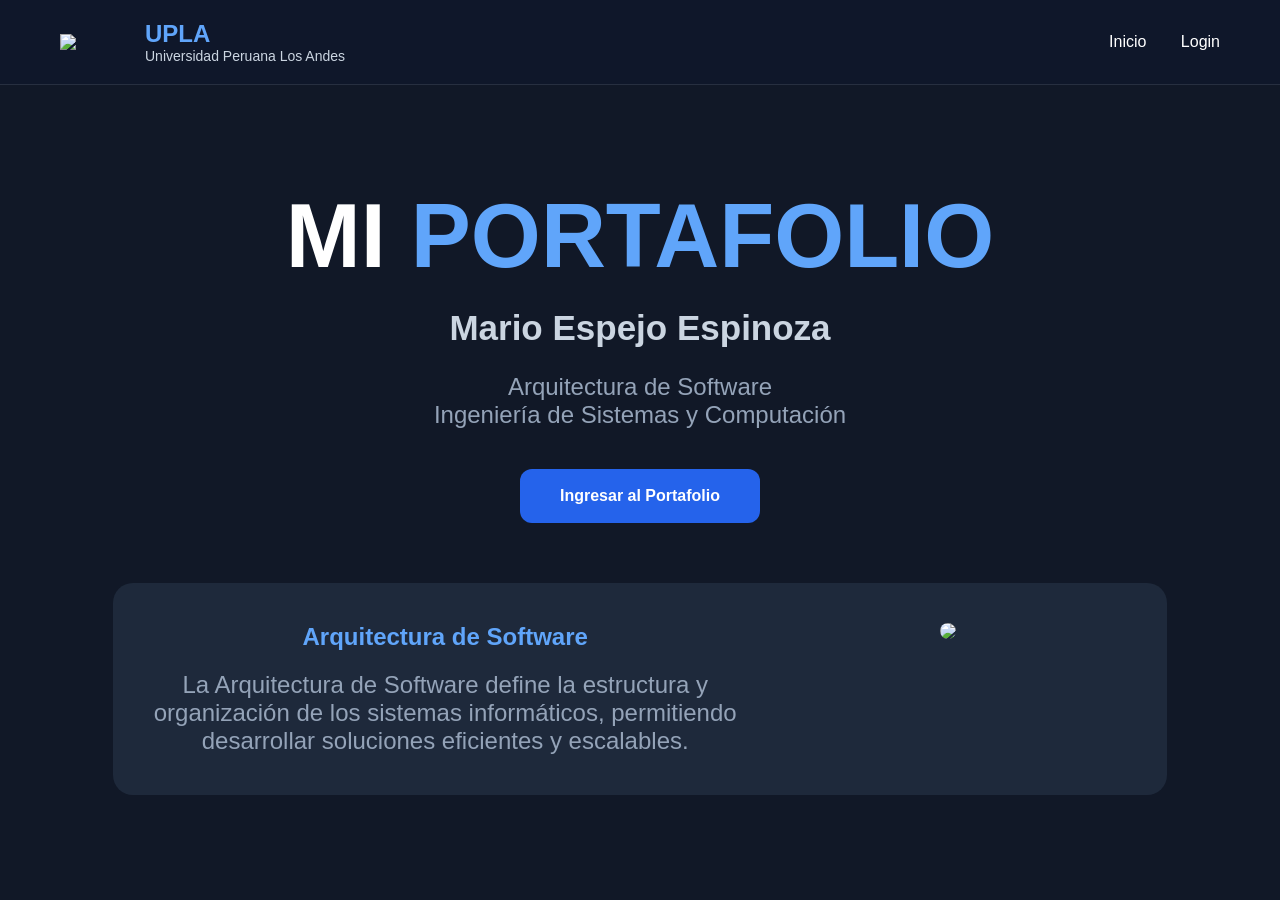
==== index.html @ 27a32879 "Add files via upload" ====
<!DOCTYPE html>
<html lang="es">
<head>
<meta charset="UTF-8">
<meta name="viewport" content="width=device-width, initial-scale=1.0">

<title>Portafolio Arquitectura de Software</title>

<style>

*{
    margin:0;
    padding:0;
    box-sizing:border-box;
    font-family:'Segoe UI', sans-serif;
}

body{
    background:#111827;
    color:white;
    min-height:100vh;
}

/* NAVBAR */

.navbar{
    display:flex;
    justify-content:space-between;
    align-items:center;
    padding:20px 60px;
    background:#0f172a;
    border-bottom:1px solid rgba(255,255,255,0.1);
}

.logo-area{
    display:flex;
    align-items:center;
    gap:15px;
}

.logo{
    width:70px;
}

.logo-area h2{
    color:#60a5fa;
}

.logo-area p{
    color:#cbd5e1;
    font-size:14px;
}

nav a{
    color:white;
    text-decoration:none;
    margin-left:30px;
    transition:0.3s;
    font-weight:500;
}

nav a:hover{
    color:#60a5fa;
}

/* HERO */

.hero{
    display:flex;
    flex-direction:column;
    justify-content:center;
    align-items:center;
    text-align:center;
    padding:100px 20px;
}

.hero h1{
    font-size:90px;
    margin-bottom:20px;
}

.hero span{
    color:#60a5fa;
}

.nombre{
    font-size:35px;
    color:#cbd5e1;
    margin-bottom:25px;
    font-weight:bold;
}

.hero p{
    font-size:24px;
    color:#94a3b8;
    max-width:800px;
}

/* BOTON */

.btn{
    display:inline-block;
    margin-top:40px;
    background:#2563eb;
    color:white;
    padding:18px 40px;
    border-radius:12px;
    text-decoration:none;
    transition:0.3s;
    font-weight:bold;
}

.btn:hover{
    background:#1d4ed8;
    transform:scale(1.05);
}

/* CARD */

.card{
    margin-top:60px;
    width:85%;
    background:#1e293b;
    padding:40px;
    border-radius:20px;
    display:flex;
    gap:40px;
}

.card-text{
    width:60%;
}

.card-text h2{
    color:#60a5fa;
    margin-bottom:20px;
}

.card-img{
    width:35%;
}

.card-img img{
    width:100%;
    border-radius:15px;
}

</style>

</head>
<body>

<header class="navbar">

    <div class="logo-area">
        <img src="https://upload.wikimedia.org/wikipedia/commons/5/5f/Escudo_Upla.png" class="logo">
        <div>
            <h2>UPLA</h2>
            <p>Universidad Peruana Los Andes</p>
        </div>
    </div>

    <nav>
        <a href="index.html">Inicio</a>
        <a href="login.html">Login</a>
    </nav>

</header>

<section class="hero">

    <h1>MI <span>PORTAFOLIO</span></h1>

    <div class="nombre">
        Mario Espejo Espinoza
    </div>

    <p>
        Arquitectura de Software <br>
        Ingeniería de Sistemas y Computación
    </p>

    <!-- 🔥 BOTÓN CORREGIDO -->
    <a href="introduccion.html" class="btn" onclick="entrarVisitante()">
        Ingresar al Portafolio
    </a>

    <div class="card">

        <div class="card-text">
            <h2>Arquitectura de Software</h2>
            <p>
                La Arquitectura de Software define la estructura y organización de los sistemas informáticos,
                permitiendo desarrollar soluciones eficientes y escalables.
            </p>
        </div>

        <div class="card-img">
            <img src="https://images.unsplash.com/photo-1515879218367-8466d910aaa4?q=80&w=1000&auto=format&fit=crop">
        </div>

    </div>

</section>

<!-- 🔥 SCRIPT CLAVE -->
<script>
function entrarVisitante(){
    localStorage.setItem("rol","visitante");
}
</script>

</body>
</html>
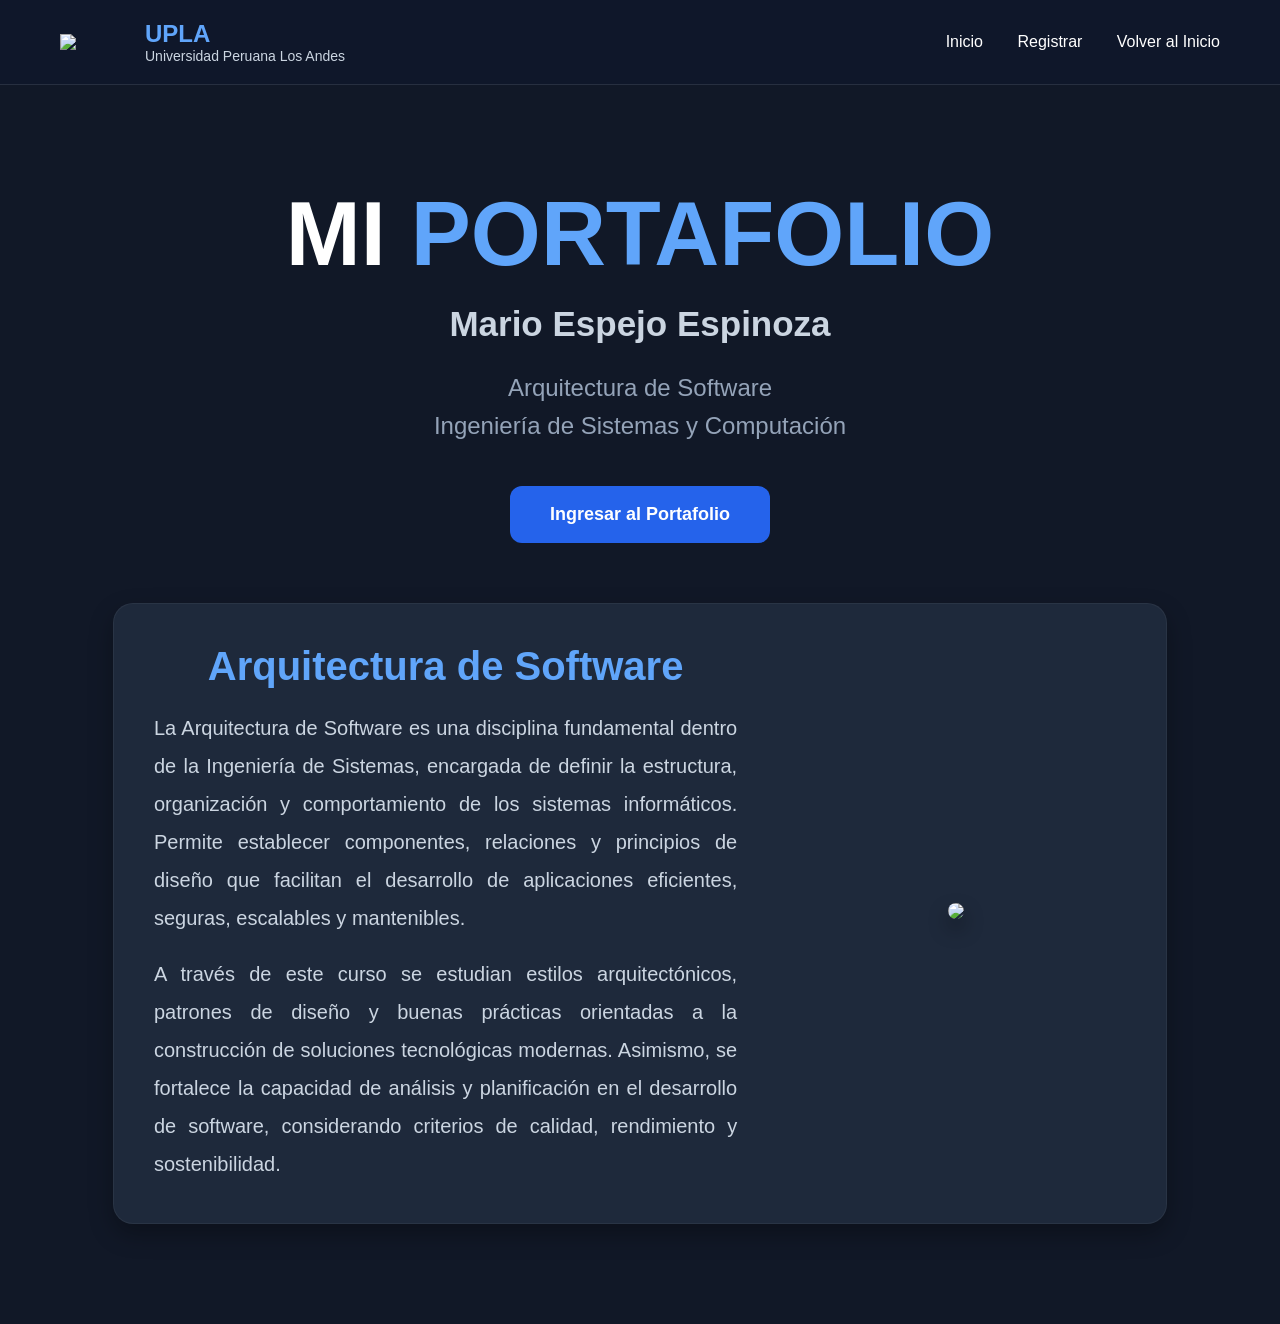
==== commit 7a0c2161: "Update index.html" ====
--- a/index.html
+++ b/index.html
@@ -74,14 +74,19 @@
     padding:100px 20px;
 }
 
+/* TITULO */
+
 .hero h1{
     font-size:90px;
+    line-height:1.1;
     margin-bottom:20px;
 }
 
 .hero span{
     color:#60a5fa;
 }
+
+/* NOMBRE */
 
 .nombre{
     font-size:35px;
@@ -90,10 +95,13 @@
     font-weight:bold;
 }
 
+/* TEXTO */
+
 .hero p{
     font-size:24px;
     color:#94a3b8;
     max-width:800px;
+    line-height:1.6;
 }
 
 /* BOTON */
@@ -108,6 +116,7 @@
     text-decoration:none;
     transition:0.3s;
     font-weight:bold;
+    font-size:18px;
 }
 
 .btn:hover{
@@ -123,18 +132,36 @@
     background:#1e293b;
     padding:40px;
     border-radius:20px;
-    display:flex;
+    box-shadow:0 10px 25px rgba(0,0,0,0.3);
+    border:1px solid rgba(255,255,255,0.05);
+
+    display:flex;
+    align-items:center;
+    justify-content:space-between;
     gap:40px;
 }
+
+/* TEXTO CARD */
 
 .card-text{
     width:60%;
 }
 
 .card-text h2{
-    color:#60a5fa;
     margin-bottom:20px;
-}
+    color:#60a5fa;
+    font-size:40px;
+    text-align:center;
+}
+
+.card-text p{
+    line-height:1.9;
+    color:#cbd5e1;
+    font-size:20px;
+    text-align:justify;
+}
+
+/* IMAGEN */
 
 .card-img{
     width:35%;
@@ -143,6 +170,7 @@
 .card-img img{
     width:100%;
     border-radius:15px;
+    box-shadow:0 10px 20px rgba(0,0,0,0.4);
 }
 
 </style>
@@ -150,26 +178,37 @@
 </head>
 <body>
 
+<!-- NAVBAR -->
+
 <header class="navbar">
 
     <div class="logo-area">
+
         <img src="https://upload.wikimedia.org/wikipedia/commons/5/5f/Escudo_Upla.png" class="logo">
+
         <div>
             <h2>UPLA</h2>
             <p>Universidad Peruana Los Andes</p>
         </div>
+
     </div>
 
     <nav>
         <a href="index.html">Inicio</a>
-        <a href="login.html">Login</a>
+        <a href="login.html">Registrar</a>
+        <!-- 🔥 BOTÓN NUEVO (sin cambiar nada más) -->
+        <a href="index.html">Volver al Inicio</a>
     </nav>
 
 </header>
 
+<!-- HERO -->
+
 <section class="hero">
 
-    <h1>MI <span>PORTAFOLIO</span></h1>
+    <h1>
+        MI <span>PORTAFOLIO</span>
+    </h1>
 
     <div class="nombre">
         Mario Espejo Espinoza
@@ -180,30 +219,42 @@
         Ingeniería de Sistemas y Computación
     </p>
 
-    <!-- 🔥 BOTÓN CORREGIDO -->
+    <!-- 🔥 SOLO ESTE CAMBIO -->
     <a href="introduccion.html" class="btn" onclick="entrarVisitante()">
         Ingresar al Portafolio
     </a>
 
+    <!-- CARD -->
+
     <div class="card">
 
         <div class="card-text">
+
             <h2>Arquitectura de Software</h2>
+
             <p>
-                La Arquitectura de Software define la estructura y organización de los sistemas informáticos,
-                permitiendo desarrollar soluciones eficientes y escalables.
+                La Arquitectura de Software es una disciplina fundamental dentro de la Ingeniería de Sistemas, encargada de definir la estructura, organización y comportamiento de los sistemas informáticos. Permite establecer componentes, relaciones y principios de diseño que facilitan el desarrollo de aplicaciones eficientes, seguras, escalables y mantenibles.
             </p>
+
+            <br>
+
+            <p>
+                A través de este curso se estudian estilos arquitectónicos, patrones de diseño y buenas prácticas orientadas a la construcción de soluciones tecnológicas modernas. Asimismo, se fortalece la capacidad de análisis y planificación en el desarrollo de software, considerando criterios de calidad, rendimiento y sostenibilidad.
+            </p>
+
         </div>
 
         <div class="card-img">
+
             <img src="https://images.unsplash.com/photo-1515879218367-8466d910aaa4?q=80&w=1000&auto=format&fit=crop">
+
         </div>
 
     </div>
 
 </section>
 
-<!-- 🔥 SCRIPT CLAVE -->
+<!-- 🔥 SCRIPT NUEVO -->
 <script>
 function entrarVisitante(){
     localStorage.setItem("rol","visitante");
@@ -211,4 +262,4 @@
 </script>
 
 </body>
-</html>+</html>
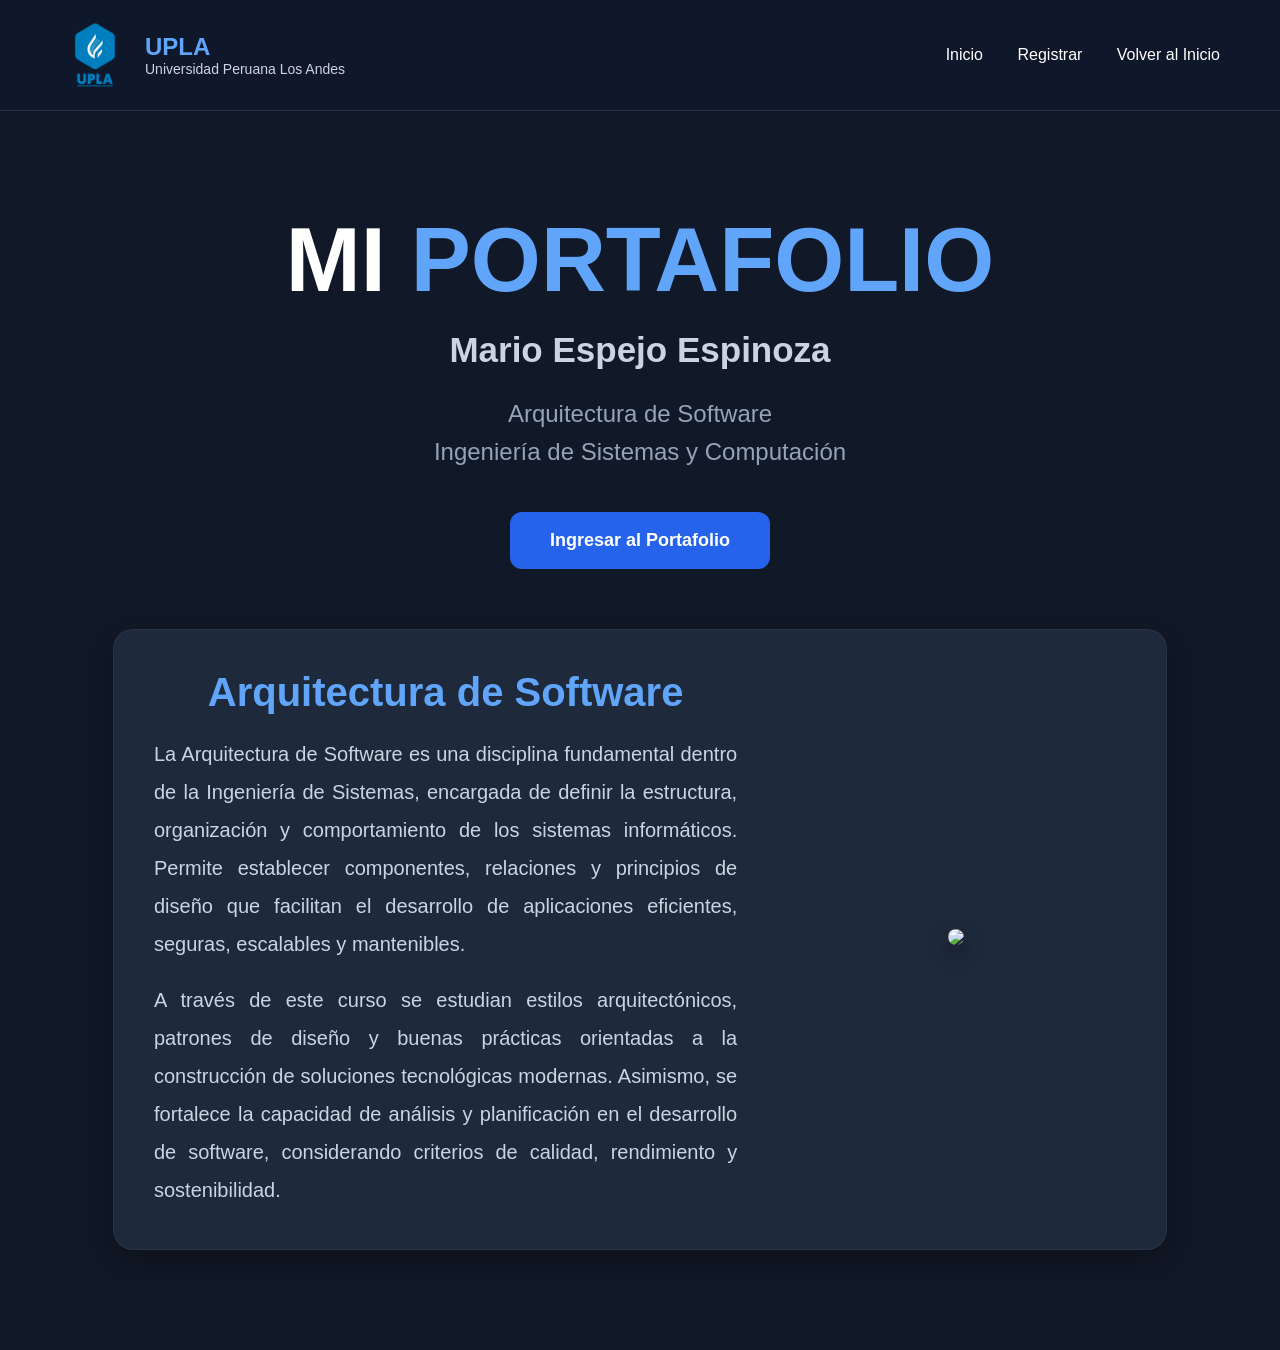
==== commit 4de1e431: "Update index.html" ====
--- a/index.html
+++ b/index.html
@@ -184,7 +184,7 @@
 
     <div class="logo-area">
 
-        <img src="https://upload.wikimedia.org/wikipedia/commons/5/5f/Escudo_Upla.png" class="logo">
+        <img src="archivos/logo.png" class="logo">
 
         <div>
             <h2>UPLA</h2>
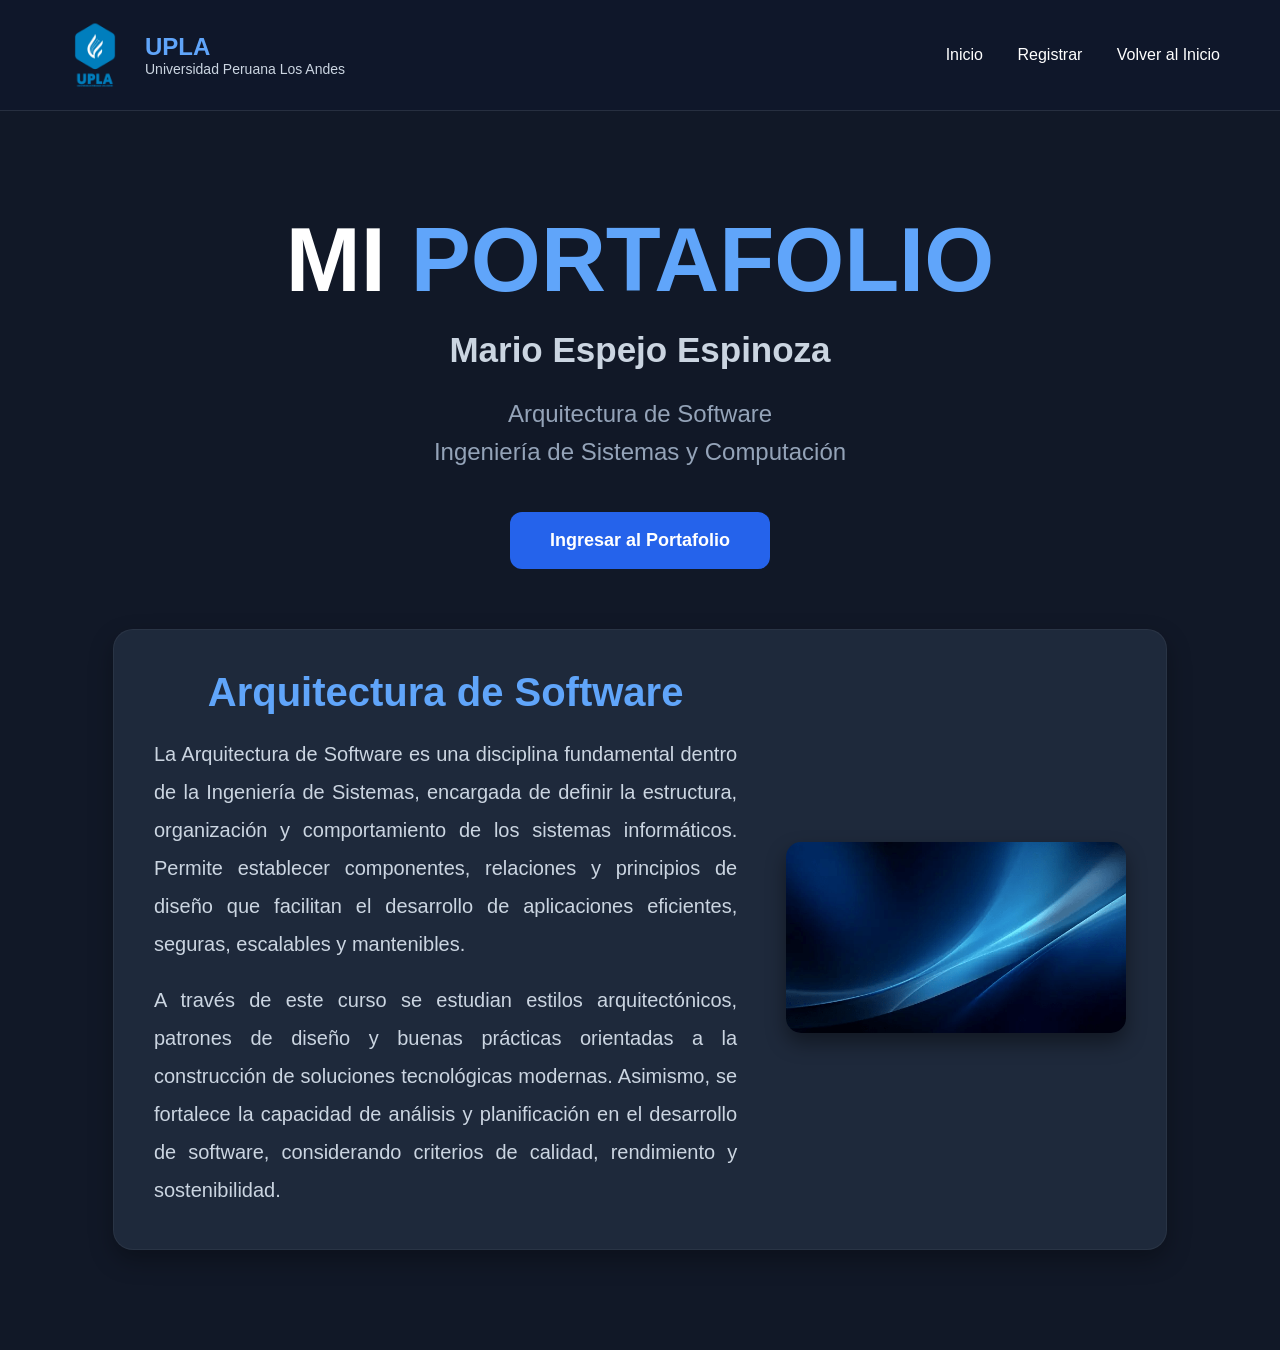
==== commit 071aa7c7: "Update index.html" ====
--- a/index.html
+++ b/index.html
@@ -3,7 +3,8 @@
 <head>
 <meta charset="UTF-8">
 <meta name="viewport" content="width=device-width, initial-scale=1.0">
-
+<meta name="google-site-verification" content="Qy2U7yKzIP6TTJSPmlibArPUYG0qllH6VvB43qFJUP8" />
+    
 <title>Portafolio Arquitectura de Software</title>
 
 <style>
@@ -246,7 +247,7 @@
 
         <div class="card-img">
 
-            <img src="https://images.unsplash.com/photo-1515879218367-8466d910aaa4?q=80&w=1000&auto=format&fit=crop">
+            <img src="archivos/software.jpg">
 
         </div>
 
